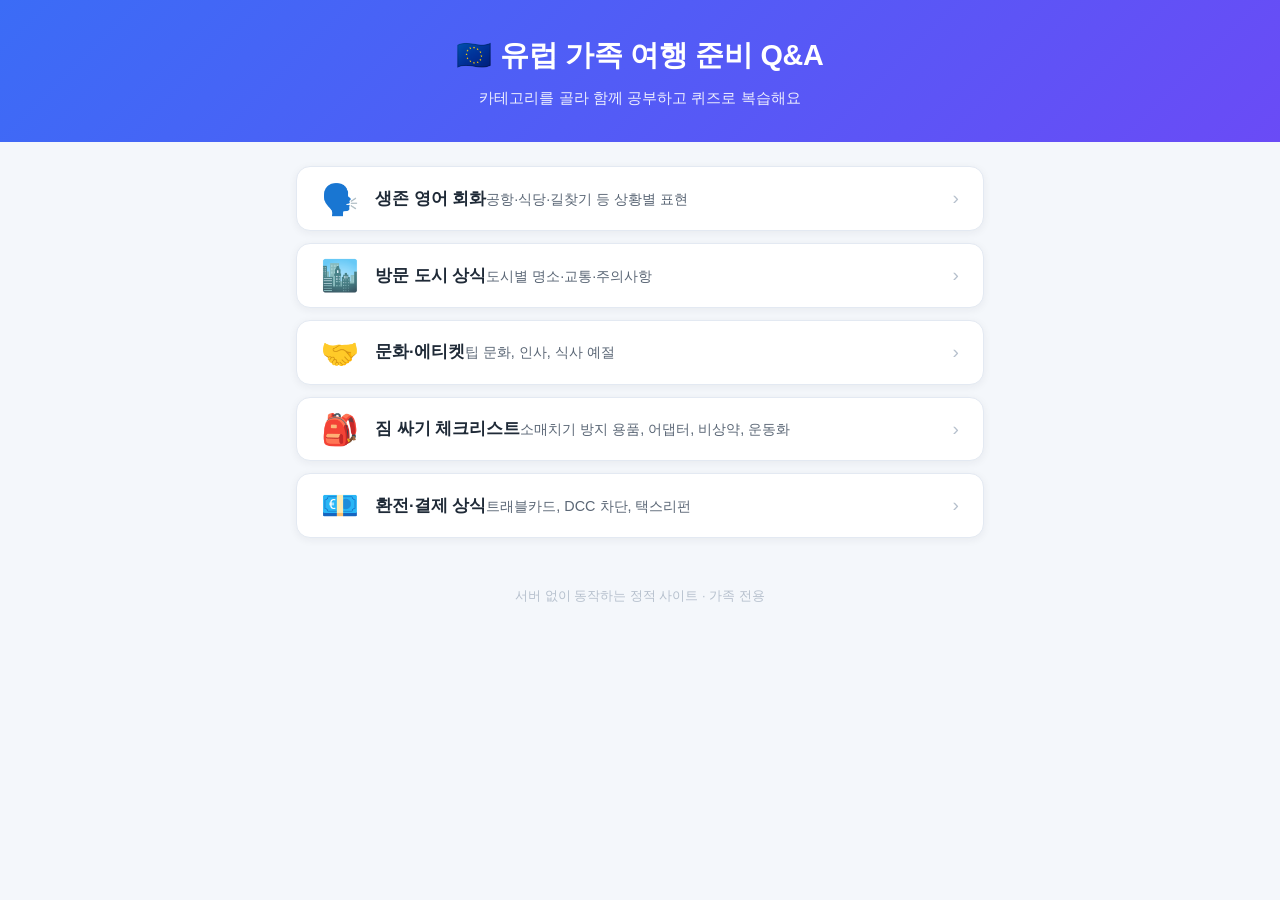
==== index.html @ 881e8fe3 "Implement static quiz site (5 pages, 5 categories, PIN/timer/random quiz)" ====
<!DOCTYPE html>
<html lang="ko">
  <head>
    <meta charset="UTF-8" />
    <meta name="viewport" content="width=device-width, initial-scale=1.0" />
    <title>유럽 가족 여행 준비 Q&A</title>
    <link rel="stylesheet" href="css/style.css" />
  </head>
  <body>
    <header class="site-header">
      <h1>🇪🇺 유럽 가족 여행 준비 Q&A</h1>
      <p>카테고리를 골라 함께 공부하고 퀴즈로 복습해요</p>
    </header>

    <main class="container">
      <ul id="category-list" class="card-list">
        <li class="loading">불러오는 중…</li>
      </ul>
      <p class="footer-note">서버 없이 동작하는 정적 사이트 · 가족 전용</p>
    </main>

    <script src="js/config.js"></script>
    <script src="js/util.js"></script>
    <script src="js/data.js"></script>
    <script src="js/index.js"></script>
  </body>
</html>
---- css/style.css ----
/* =========================================================
   유럽 가족 여행 준비 Q&A — 공통 스타일 (모바일 우선)
   외부 폰트/CDN 미사용. 시스템 폰트 스택만 사용.
   ========================================================= */

:root {
  /* 색상 토큰 */
  --color-bg: #f4f7fb;
  --color-surface: #ffffff;
  --color-text: #1f2a37;
  --color-text-soft: #5b6776;
  --color-primary: #3b6cf6;
  --color-primary-dark: #2a52c9;
  --color-accent: #ff8c42;
  --color-correct: #1e9e63;
  --color-correct-bg: #e6f6ee;
  --color-wrong: #e0483d;
  --color-wrong-bg: #fdeceb;
  --color-warning: #e0483d;
  --color-border: #e3e9f2;
  --color-disabled: #b6c0cd;

  /* 간격 토큰 */
  --space-1: 4px;
  --space-2: 8px;
  --space-3: 12px;
  --space-4: 16px;
  --space-5: 24px;
  --space-6: 32px;
  --space-7: 48px;

  --radius: 14px;
  --radius-sm: 10px;
  --shadow: 0 6px 20px rgba(31, 42, 55, 0.08);
  --shadow-sm: 0 2px 8px rgba(31, 42, 55, 0.06);

  --maxw: 720px;
}

* {
  box-sizing: border-box;
}

html {
  -webkit-text-size-adjust: 100%;
}

body {
  margin: 0;
  font-family: -apple-system, BlinkMacSystemFont, "Segoe UI", Roboto,
    "Helvetica Neue", "Apple SD Gothic Neo", "Malgun Gothic", sans-serif;
  font-size: 17px;
  line-height: 1.6;
  color: var(--color-text);
  background: var(--color-bg);
  -webkit-font-smoothing: antialiased;
}

.container {
  max-width: var(--maxw);
  margin: 0 auto;
  padding: var(--space-5) var(--space-4) var(--space-7);
}

/* ---------- 헤더 ---------- */
.site-header {
  background: linear-gradient(135deg, var(--color-primary), #6a4bf6);
  color: #fff;
  padding: var(--space-6) var(--space-4);
  text-align: center;
}
.site-header h1 {
  margin: 0;
  font-size: 1.5rem;
  letter-spacing: -0.01em;
}
.site-header p {
  margin: var(--space-2) 0 0;
  opacity: 0.9;
  font-size: 0.95rem;
}

/* ---------- 뒤로가기 / 상단 바 ---------- */
.topbar {
  display: flex;
  align-items: center;
  gap: var(--space-3);
  max-width: var(--maxw);
  margin: 0 auto;
  padding: var(--space-4) var(--space-4) 0;
}
.back-link {
  display: inline-flex;
  align-items: center;
  gap: var(--space-1);
  color: var(--color-primary);
  text-decoration: none;
  font-weight: 600;
  font-size: 0.95rem;
}
.back-link:hover {
  text-decoration: underline;
}

.page-title {
  font-size: 1.4rem;
  margin: 0 0 var(--space-1);
}
.page-subtitle {
  color: var(--color-text-soft);
  margin: 0 0 var(--space-5);
  font-size: 0.98rem;
}

/* ---------- 카드 리스트 ---------- */
.card-list {
  display: flex;
  flex-direction: column;
  gap: var(--space-3);
  list-style: none;
  margin: 0;
  padding: 0;
}
.card {
  display: flex;
  align-items: center;
  gap: var(--space-4);
  background: var(--color-surface);
  border: 1px solid var(--color-border);
  border-radius: var(--radius);
  padding: var(--space-4) var(--space-5);
  text-decoration: none;
  color: inherit;
  box-shadow: var(--shadow-sm);
  transition: transform 0.12s ease, box-shadow 0.12s ease;
  min-height: 64px;
}
.card:hover {
  transform: translateY(-2px);
  box-shadow: var(--shadow);
}
.card:active {
  transform: translateY(0);
}
.card.is-disabled {
  opacity: 0.6;
  pointer-events: none;
}
.card-icon {
  font-size: 1.9rem;
  flex: 0 0 auto;
  line-height: 1;
}
.card-body {
  flex: 1 1 auto;
  min-width: 0;
}
.card-title {
  font-weight: 700;
  font-size: 1.05rem;
}
.card-summary {
  color: var(--color-text-soft);
  font-size: 0.9rem;
  margin-top: 2px;
}
.card-arrow {
  color: var(--color-disabled);
  font-size: 1.2rem;
  flex: 0 0 auto;
}
.card-badge {
  font-size: 0.78rem;
  color: var(--color-text-soft);
  background: var(--color-bg);
  border-radius: 999px;
  padding: 2px 10px;
  flex: 0 0 auto;
}

/* ---------- 본문(챕터 학습) ---------- */
.section-block {
  background: var(--color-surface);
  border: 1px solid var(--color-border);
  border-radius: var(--radius);
  padding: var(--space-5);
  margin-bottom: var(--space-4);
  box-shadow: var(--shadow-sm);
}
.section-block h3 {
  margin: 0 0 var(--space-2);
  font-size: 1.1rem;
  color: var(--color-primary-dark);
}
.section-block p {
  margin: 0;
  color: var(--color-text);
}

/* ---------- 버튼 ---------- */
.btn {
  display: inline-flex;
  align-items: center;
  justify-content: center;
  gap: var(--space-2);
  border: none;
  border-radius: var(--radius-sm);
  padding: var(--space-4) var(--space-5);
  font-size: 1.05rem;
  font-weight: 700;
  font-family: inherit;
  cursor: pointer;
  text-decoration: none;
  min-height: 52px;
  transition: background 0.12s ease, opacity 0.12s ease;
}
.btn-primary {
  background: var(--color-primary);
  color: #fff;
}
.btn-primary:hover {
  background: var(--color-primary-dark);
}
.btn-secondary {
  background: var(--color-surface);
  color: var(--color-primary);
  border: 1.5px solid var(--color-primary);
}
.btn-secondary:hover {
  background: #eef3ff;
}
.btn-block {
  width: 100%;
}
.btn:disabled {
  background: var(--color-disabled);
  color: #fff;
  cursor: not-allowed;
}
.btn-row {
  display: flex;
  gap: var(--space-3);
  margin-top: var(--space-5);
}
.btn-row .btn {
  flex: 1;
}

.start-area {
  margin-top: var(--space-6);
}
.prep-note {
  text-align: center;
  color: var(--color-text-soft);
  font-size: 0.95rem;
  margin-top: var(--space-3);
}

/* ---------- 모달 (PIN) ---------- */
.modal-overlay {
  position: fixed;
  inset: 0;
  background: rgba(31, 42, 55, 0.55);
  display: none;
  align-items: center;
  justify-content: center;
  padding: var(--space-4);
  z-index: 100;
}
.modal-overlay.is-open {
  display: flex;
}
.modal {
  background: var(--color-surface);
  border-radius: var(--radius);
  padding: var(--space-6) var(--space-5);
  width: 100%;
  max-width: 360px;
  box-shadow: var(--shadow);
  text-align: center;
}
.modal h3 {
  margin: 0 0 var(--space-2);
  font-size: 1.2rem;
}
.modal p {
  margin: 0 0 var(--space-4);
  color: var(--color-text-soft);
  font-size: 0.92rem;
}
.pin-input {
  width: 100%;
  font-size: 1.6rem;
  text-align: center;
  letter-spacing: 0.4em;
  padding: var(--space-3);
  border: 1.5px solid var(--color-border);
  border-radius: var(--radius-sm);
  font-family: inherit;
  margin-bottom: var(--space-3);
}
.pin-input:focus {
  outline: none;
  border-color: var(--color-primary);
}
.pin-error {
  color: var(--color-warning);
  font-size: 0.9rem;
  min-height: 1.2em;
  margin-bottom: var(--space-3);
}

/* ---------- 퀴즈 ---------- */
.timer-bar {
  position: sticky;
  top: 0;
  z-index: 50;
  background: var(--color-surface);
  border-bottom: 1px solid var(--color-border);
  padding: var(--space-3) var(--space-4);
  text-align: center;
  box-shadow: var(--shadow-sm);
}
.timer-bar .timer {
  font-size: 1.5rem;
  font-weight: 800;
  font-variant-numeric: tabular-nums;
  color: var(--color-primary-dark);
}
.timer-bar .timer.timer--warning {
  color: var(--color-warning);
  animation: pulse 1s infinite;
}
.timer-label {
  display: block;
  font-size: 0.8rem;
  color: var(--color-text-soft);
}
@keyframes pulse {
  0%, 100% { opacity: 1; }
  50% { opacity: 0.5; }
}

.question-block {
  background: var(--color-surface);
  border: 1px solid var(--color-border);
  border-radius: var(--radius);
  padding: var(--space-5);
  margin-bottom: var(--space-4);
  box-shadow: var(--shadow-sm);
}
.question-number {
  color: var(--color-primary);
  font-weight: 700;
  font-size: 0.85rem;
  margin-bottom: var(--space-1);
}
.question-text {
  font-weight: 600;
  margin-bottom: var(--space-4);
}
.options {
  display: flex;
  flex-direction: column;
  gap: var(--space-2);
}
.option {
  display: flex;
  align-items: center;
  gap: var(--space-3);
  border: 1.5px solid var(--color-border);
  border-radius: var(--radius-sm);
  padding: var(--space-3) var(--space-4);
  cursor: pointer;
  transition: border-color 0.12s ease, background 0.12s ease;
  min-height: 48px;
}
.option:hover {
  border-color: var(--color-primary);
}
.option input {
  width: 20px;
  height: 20px;
  flex: 0 0 auto;
  accent-color: var(--color-primary);
}
.option.is-selected {
  border-color: var(--color-primary);
  background: #eef3ff;
}

/* ---------- 결과 ---------- */
.score-card {
  background: linear-gradient(135deg, var(--color-primary), #6a4bf6);
  color: #fff;
  border-radius: var(--radius);
  padding: var(--space-6);
  text-align: center;
  margin-bottom: var(--space-5);
  box-shadow: var(--shadow);
}
.score-card .score-num {
  font-size: 3rem;
  font-weight: 800;
  line-height: 1.1;
}
.score-card .score-label {
  opacity: 0.9;
  margin-top: var(--space-2);
}

.review-item {
  background: var(--color-surface);
  border: 1px solid var(--color-border);
  border-left: 5px solid var(--color-border);
  border-radius: var(--radius);
  padding: var(--space-5);
  margin-bottom: var(--space-3);
  box-shadow: var(--shadow-sm);
}
.review-item.is-correct {
  border-left-color: var(--color-correct);
}
.review-item.is-wrong {
  border-left-color: var(--color-wrong);
}
.review-head {
  display: flex;
  align-items: baseline;
  gap: var(--space-2);
  margin-bottom: var(--space-3);
}
.ox {
  font-weight: 800;
  flex: 0 0 auto;
}
.ox--correct {
  color: var(--color-correct);
}
.ox--wrong {
  color: var(--color-wrong);
}
.review-q {
  font-weight: 600;
}
.review-answer {
  font-size: 0.95rem;
  margin: var(--space-1) 0;
}
.review-answer .label {
  color: var(--color-text-soft);
  margin-right: var(--space-2);
}
.user-pick.wrong {
  color: var(--color-wrong);
  font-weight: 600;
}
.user-pick.right {
  color: var(--color-correct);
  font-weight: 600;
}
.correct-ans {
  color: var(--color-correct);
  font-weight: 600;
}
.explanation {
  margin-top: var(--space-3);
  padding: var(--space-3) var(--space-4);
  background: var(--color-bg);
  border-radius: var(--radius-sm);
  font-size: 0.92rem;
  color: var(--color-text);
}
.explanation .label {
  font-weight: 700;
  color: var(--color-primary-dark);
}

/* ---------- 상태/에러 ---------- */
.message {
  text-align: center;
  padding: var(--space-7) var(--space-4);
  color: var(--color-text-soft);
}
.message .emoji {
  font-size: 2.5rem;
  display: block;
  margin-bottom: var(--space-3);
}
.loading {
  text-align: center;
  color: var(--color-text-soft);
  padding: var(--space-6);
}

.footer-note {
  text-align: center;
  color: var(--color-disabled);
  font-size: 0.8rem;
  margin-top: var(--space-7);
}

@media (min-width: 600px) {
  .site-header h1 {
    font-size: 1.8rem;
  }
}
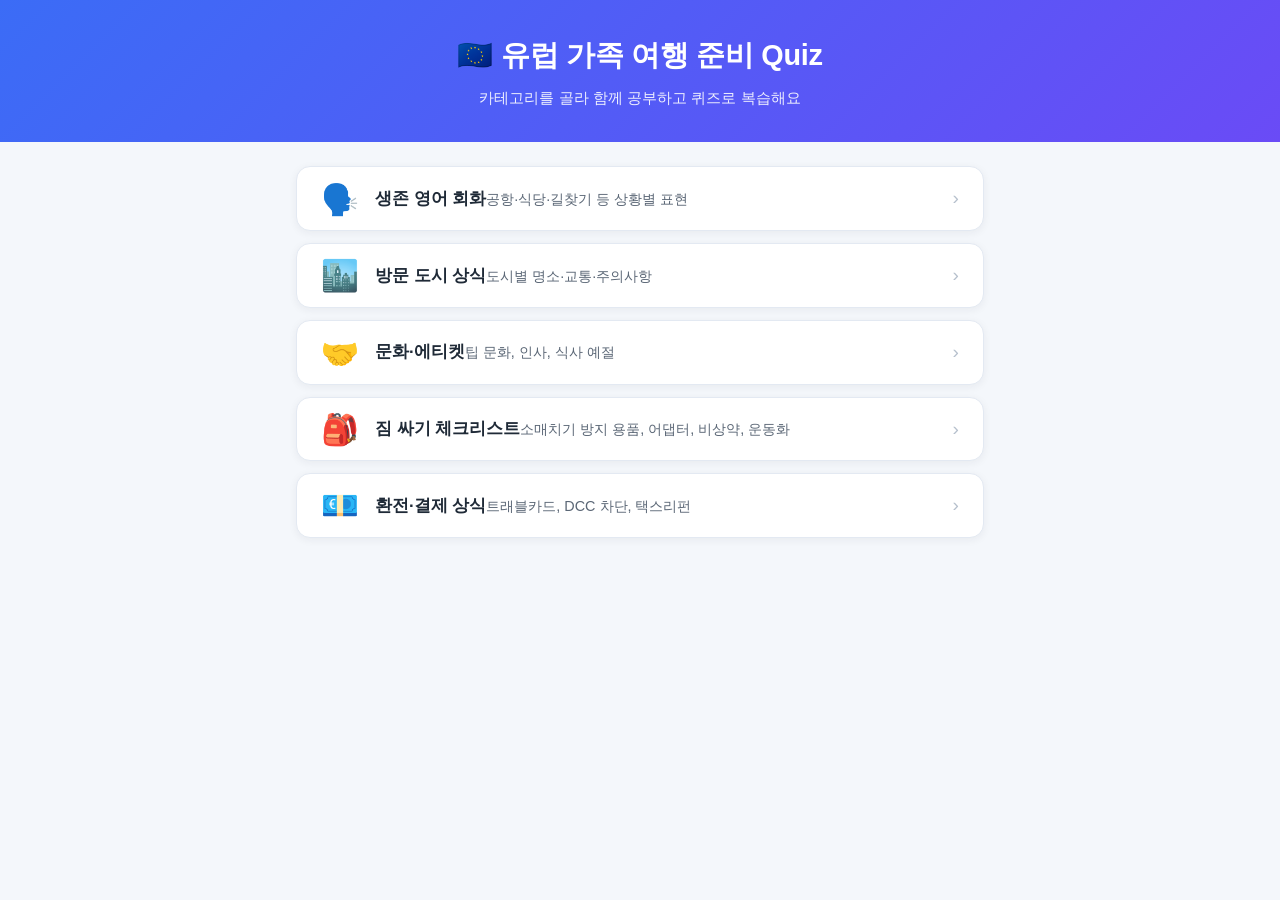
==== commit c4a8d620: "Rename site to '유럽 가족 여행 준비 Quiz' and remove index footer note" ====
--- a/index.html
+++ b/index.html
@@ -3,12 +3,12 @@
   <head>
     <meta charset="UTF-8" />
     <meta name="viewport" content="width=device-width, initial-scale=1.0" />
-    <title>유럽 가족 여행 준비 Q&A</title>
+    <title>유럽 가족 여행 준비 Quiz</title>
     <link rel="stylesheet" href="css/style.css" />
   </head>
   <body>
     <header class="site-header">
-      <h1>🇪🇺 유럽 가족 여행 준비 Q&A</h1>
+      <h1>🇪🇺 유럽 가족 여행 준비 Quiz</h1>
       <p>카테고리를 골라 함께 공부하고 퀴즈로 복습해요</p>
     </header>
 
@@ -16,7 +16,6 @@
       <ul id="category-list" class="card-list">
         <li class="loading">불러오는 중…</li>
       </ul>
-      <p class="footer-note">서버 없이 동작하는 정적 사이트 · 가족 전용</p>
     </main>
 
     <script src="js/config.js"></script>
--- a/css/style.css
+++ b/css/style.css
@@ -1,5 +1,5 @@
 /* =========================================================
-   유럽 가족 여행 준비 Q&A — 공통 스타일 (모바일 우선)
+   유럽 가족 여행 준비 Quiz — 공통 스타일 (모바일 우선)
    외부 폰트/CDN 미사용. 시스템 폰트 스택만 사용.
    ========================================================= */
 
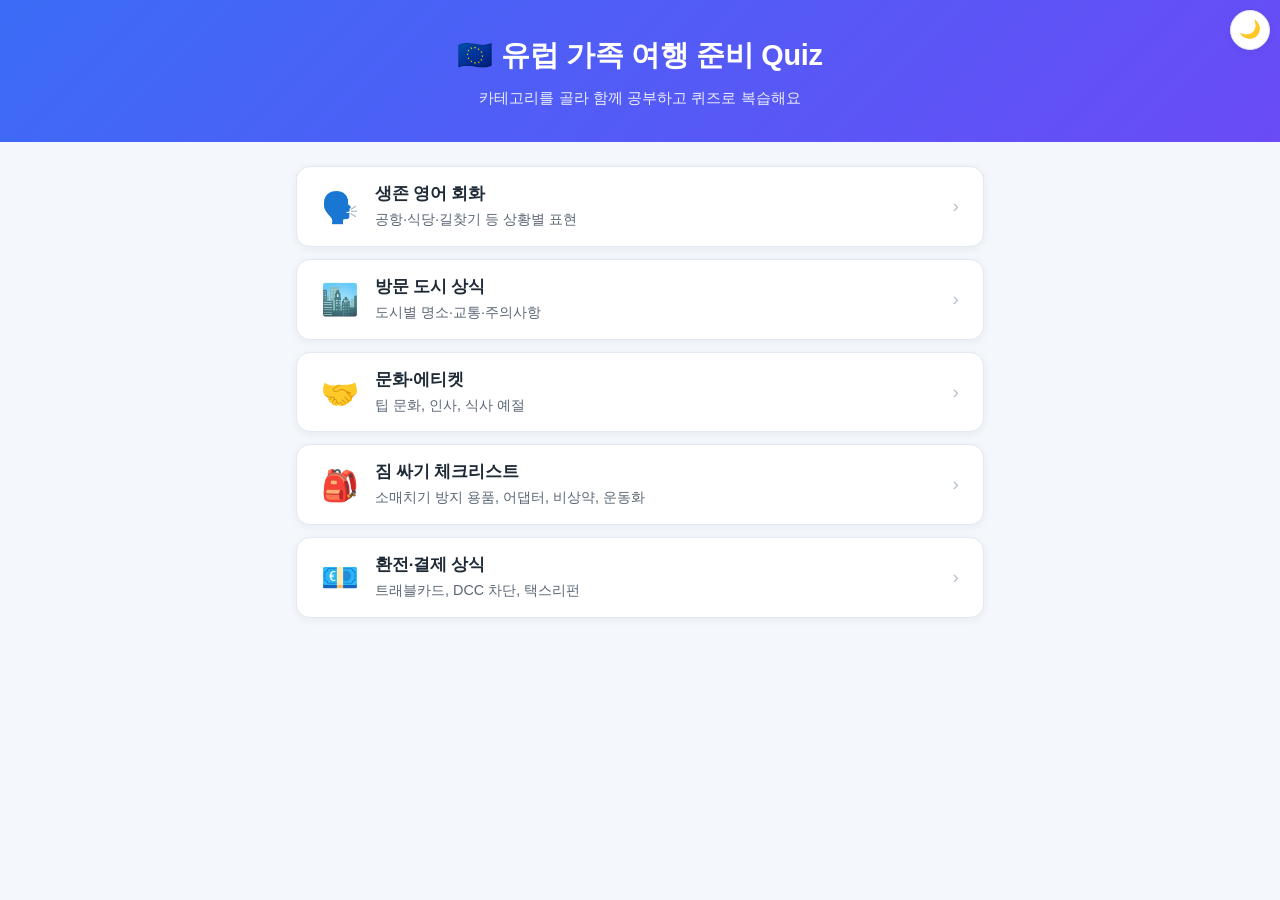
==== commit 99fb09de: "Add dark mode: palette tokens, theme.js toggle with persistence + system default" ====
--- a/index.html
+++ b/index.html
@@ -18,6 +18,7 @@
       </ul>
     </main>
 
+    <script src="js/theme.js"></script>
     <script src="js/config.js"></script>
     <script src="js/util.js"></script>
     <script src="js/data.js"></script>
--- a/css/style.css
+++ b/css/style.css
@@ -19,6 +19,7 @@
   --color-warning: #e0483d;
   --color-border: #e3e9f2;
   --color-disabled: #b6c0cd;
+  --color-primary-soft: #eef3ff;
 
   /* 간격 토큰 */
   --space-1: 4px;
@@ -156,13 +157,18 @@
   min-width: 0;
 }
 .card-title {
+  display: block;
   font-weight: 700;
   font-size: 1.05rem;
+  line-height: 1.3;
+  letter-spacing: -0.01em;
 }
 .card-summary {
+  display: block;
   color: var(--color-text-soft);
   font-size: 0.9rem;
-  margin-top: 2px;
+  line-height: 1.45;
+  margin-top: 4px;
 }
 .card-arrow {
   color: var(--color-disabled);
@@ -195,6 +201,162 @@
 .section-block p {
   margin: 0;
   color: var(--color-text);
+}
+
+/* ---------- 다이얼로그(대화 학습) ---------- */
+.dialogue-block {
+  background: var(--color-surface);
+  border: 1px solid var(--color-border);
+  border-radius: var(--radius);
+  padding: var(--space-5);
+  margin-bottom: var(--space-4);
+  box-shadow: var(--shadow-sm);
+}
+.dialogue-block h3 {
+  display: flex;
+  align-items: center;
+  gap: var(--space-2);
+  margin: 0 0 var(--space-4);
+  font-size: 1.1rem;
+  color: var(--color-primary-dark);
+}
+.dlg-num {
+  flex: none;
+  font-size: 0.78rem;
+  font-weight: 700;
+  color: #fff;
+  background: var(--color-primary);
+  border-radius: 999px;
+  padding: 2px 10px;
+}
+.dlg-hint {
+  margin: 0 0 var(--space-4);
+  font-size: 0.86rem;
+  color: var(--color-text-soft);
+  background: var(--color-correct-bg);
+  border-radius: var(--radius-sm);
+  padding: var(--space-2) var(--space-3);
+}
+.dlg-lines {
+  display: flex;
+  flex-direction: column;
+  gap: var(--space-3);
+}
+.dlg-line {
+  display: flex;
+  gap: var(--space-3);
+}
+.dlg-speaker {
+  flex: none;
+  width: 44px;
+  font-size: 0.82rem;
+  font-weight: 700;
+  color: var(--color-text-soft);
+  padding-top: var(--space-3);
+}
+/* 누르면 한국어 번역이 토글되는 대사 버튼 */
+.dlg-text {
+  display: flex;
+  flex-direction: column;
+  gap: 2px;
+  background: var(--color-bg);
+  border: 1px solid transparent;
+  border-radius: var(--radius-sm);
+  padding: var(--space-3) var(--space-4);
+  flex: 1;
+  text-align: left;
+  font: inherit;
+  cursor: pointer;
+  position: relative;
+  transition: border-color 0.15s, background 0.15s;
+}
+.dlg-text:hover {
+  border-color: var(--color-border);
+}
+.dlg-text.revealed {
+  background: var(--color-primary-soft);
+}
+.dlg-en {
+  font-weight: 600;
+  color: var(--color-text);
+  padding-right: 18px;
+}
+/* 한국어 번역: 기본 숨김, .revealed 일 때만 표시 */
+.dlg-ko {
+  display: none;
+  font-size: 0.92rem;
+  color: var(--color-text-soft);
+}
+.dlg-text.revealed .dlg-ko {
+  display: block;
+}
+/* 접힘/펼침 표시 (▾) */
+.dlg-text::after {
+  content: "▾";
+  position: absolute;
+  top: var(--space-3);
+  right: var(--space-3);
+  font-size: 0.8rem;
+  color: var(--color-disabled);
+  transition: transform 0.15s;
+}
+.dlg-text.revealed::after {
+  transform: rotate(180deg);
+  color: var(--color-primary);
+}
+/* 핵심 표현의 대체 표현 목록 */
+.dlg-alts {
+  list-style: none;
+  margin: var(--space-2) 0 0;
+  padding-left: 0;
+  display: flex;
+  flex-direction: column;
+  gap: 2px;
+}
+.dlg-alts li {
+  font-size: 0.86rem;
+  color: var(--color-text-soft);
+}
+.dlg-alts li::before {
+  content: "↔ ";
+  color: var(--color-accent);
+}
+.dlg-alts code {
+  font-weight: 600;
+  color: var(--color-text);
+  background: var(--color-bg);
+}
+.alt-ko {
+  color: var(--color-text-soft);
+}
+.dlg-key {
+  margin-top: var(--space-4);
+  border-top: 1px dashed var(--color-border);
+  padding-top: var(--space-3);
+}
+.dlg-key h4 {
+  margin: 0 0 var(--space-2);
+  font-size: 0.92rem;
+  color: var(--color-accent);
+}
+.dlg-key ul {
+  margin: 0;
+  padding-left: var(--space-4);
+  display: flex;
+  flex-direction: column;
+  gap: var(--space-2);
+}
+.dlg-key li {
+  font-size: 0.92rem;
+  color: var(--color-text);
+  line-height: 1.5;
+}
+.dlg-key code {
+  font-weight: 700;
+  color: var(--color-primary-dark);
+  background: var(--color-correct-bg);
+  border-radius: 6px;
+  padding: 1px 6px;
 }
 
 /* ---------- 버튼 ---------- */
@@ -227,7 +389,7 @@
   border: 1.5px solid var(--color-primary);
 }
 .btn-secondary:hover {
-  background: #eef3ff;
+  background: var(--color-primary-soft);
 }
 .btn-block {
   width: 100%;
@@ -386,7 +548,7 @@
 }
 .option.is-selected {
   border-color: var(--color-primary);
-  background: #eef3ff;
+  background: var(--color-primary-soft);
 }
 
 /* ---------- 결과 ---------- */
@@ -500,8 +662,81 @@
   margin-top: var(--space-7);
 }
 
+/* ---------- 접근성: 키보드 포커스 ---------- */
+a:focus-visible,
+button:focus-visible,
+input:focus-visible,
+.dlg-text:focus-visible,
+.option:focus-within {
+  outline: 2px solid var(--color-primary);
+  outline-offset: 2px;
+}
+
 @media (min-width: 600px) {
   .site-header h1 {
     font-size: 1.8rem;
   }
 }
+
+/* ---------- 다크 테마 토큰 ---------- */
+html[data-theme="dark"] {
+  --color-bg: #0f1620;
+  --color-surface: #1a2330;
+  --color-text: #e6ebf2;
+  --color-text-soft: #9aa7b8;
+  --color-primary: #5b86ff;
+  --color-primary-dark: #9bb4ff;
+  --color-primary-soft: #22304d;
+  --color-accent: #ff9d5c;
+  --color-correct: #3ec98a;
+  --color-correct-bg: #14301f;
+  --color-wrong: #ff6f63;
+  --color-wrong-bg: #371d1b;
+  --color-warning: #ff6f63;
+  --color-border: #2b3848;
+  --color-disabled: #5a6678;
+  --shadow: 0 6px 20px rgba(0, 0, 0, 0.45);
+  --shadow-sm: 0 2px 8px rgba(0, 0, 0, 0.35);
+}
+/* 명시적 선택이 없을 때 시스템 다크 설정을 따른다(첫 페인트 FOUC 방지용 fallback). */
+@media (prefers-color-scheme: dark) {
+  html:not([data-theme="light"]) {
+    --color-bg: #0f1620;
+    --color-surface: #1a2330;
+    --color-text: #e6ebf2;
+    --color-text-soft: #9aa7b8;
+    --color-primary: #5b86ff;
+    --color-primary-dark: #9bb4ff;
+    --color-primary-soft: #22304d;
+    --color-accent: #ff9d5c;
+    --color-correct: #3ec98a;
+    --color-correct-bg: #14301f;
+    --color-wrong: #ff6f63;
+    --color-wrong-bg: #371d1b;
+    --color-warning: #ff6f63;
+    --color-border: #2b3848;
+    --color-disabled: #5a6678;
+    --shadow: 0 6px 20px rgba(0, 0, 0, 0.45);
+    --shadow-sm: 0 2px 8px rgba(0, 0, 0, 0.35);
+  }
+}
+/* ---------- 테마 토글 버튼(JS 주입) ---------- */
+.theme-toggle {
+  position: fixed;
+  top: 10px;
+  right: 10px;
+  z-index: 200;
+  width: 40px;
+  height: 40px;
+  border-radius: 999px;
+  border: 1px solid var(--color-border);
+  background: var(--color-surface);
+  box-shadow: var(--shadow-sm);
+  font-size: 1.1rem;
+  line-height: 1;
+  cursor: pointer;
+  display: flex;
+  align-items: center;
+  justify-content: center;
+  padding: 0;
+}
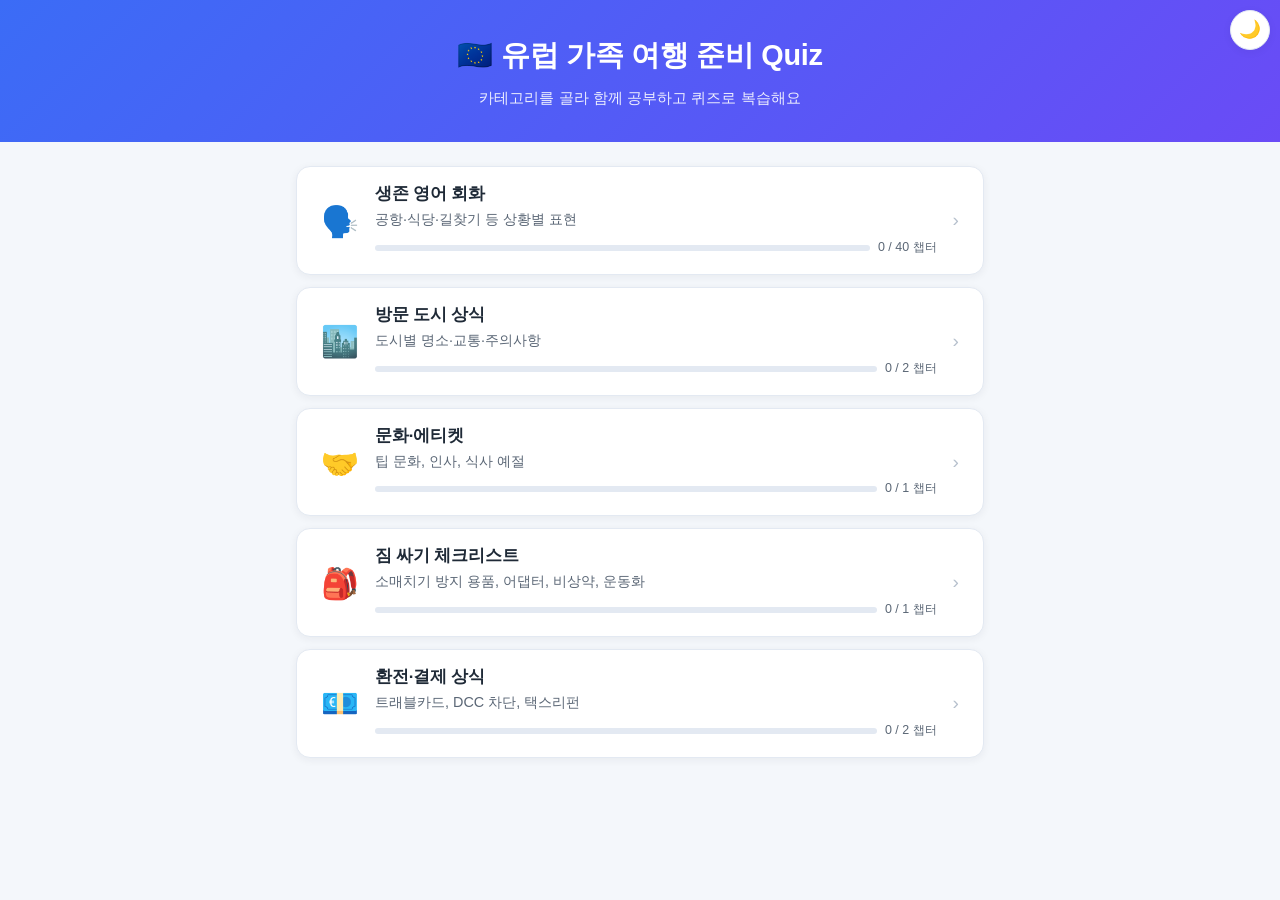
==== commit c7fa28c4: "Index: per-category progress bar (attempted/total chapters)" ====
--- a/index.html
+++ b/index.html
@@ -22,6 +22,7 @@
     <script src="js/config.js"></script>
     <script src="js/util.js"></script>
     <script src="js/data.js"></script>
+    <script src="js/progress.js"></script>
     <script src="js/index.js"></script>
   </body>
 </html>
--- a/css/style.css
+++ b/css/style.css
@@ -170,6 +170,32 @@
   line-height: 1.45;
   margin-top: 4px;
 }
+.card-progress {
+  display: flex;
+  align-items: center;
+  gap: var(--space-2);
+  margin-top: var(--space-2);
+}
+.card-progress-track {
+  flex: 1 1 auto;
+  height: 6px;
+  border-radius: 999px;
+  background: var(--color-border);
+  overflow: hidden;
+}
+.card-progress-fill {
+  display: block;
+  height: 100%;
+  background: var(--color-primary);
+  border-radius: 999px;
+  transition: width 0.3s ease;
+}
+.card-progress-text {
+  flex: 0 0 auto;
+  font-size: 0.78rem;
+  color: var(--color-text-soft);
+  font-variant-numeric: tabular-nums;
+}
 .card-arrow {
   color: var(--color-disabled);
   font-size: 1.2rem;
@@ -182,6 +208,27 @@
   border-radius: 999px;
   padding: 2px 10px;
   flex: 0 0 auto;
+}
+.card-check {
+  display: inline-flex;
+  align-items: center;
+  justify-content: center;
+  width: 18px;
+  height: 18px;
+  border-radius: 999px;
+  background: var(--color-correct);
+  color: #fff;
+  font-size: 0.72rem;
+  font-weight: 800;
+  vertical-align: middle;
+}
+.card-badge--score {
+  color: var(--color-correct);
+  background: var(--color-correct-bg);
+  font-weight: 700;
+}
+.card.is-done {
+  border-color: var(--color-correct);
 }
 
 /* ---------- 본문(챕터 학습) ---------- */
@@ -569,6 +616,12 @@
 .score-card .score-label {
   opacity: 0.9;
   margin-top: var(--space-2);
+}
+.score-note {
+  margin-top: var(--space-3);
+  font-weight: 700;
+  font-size: 0.95rem;
+  opacity: 0.95;
 }
 
 .review-item {
